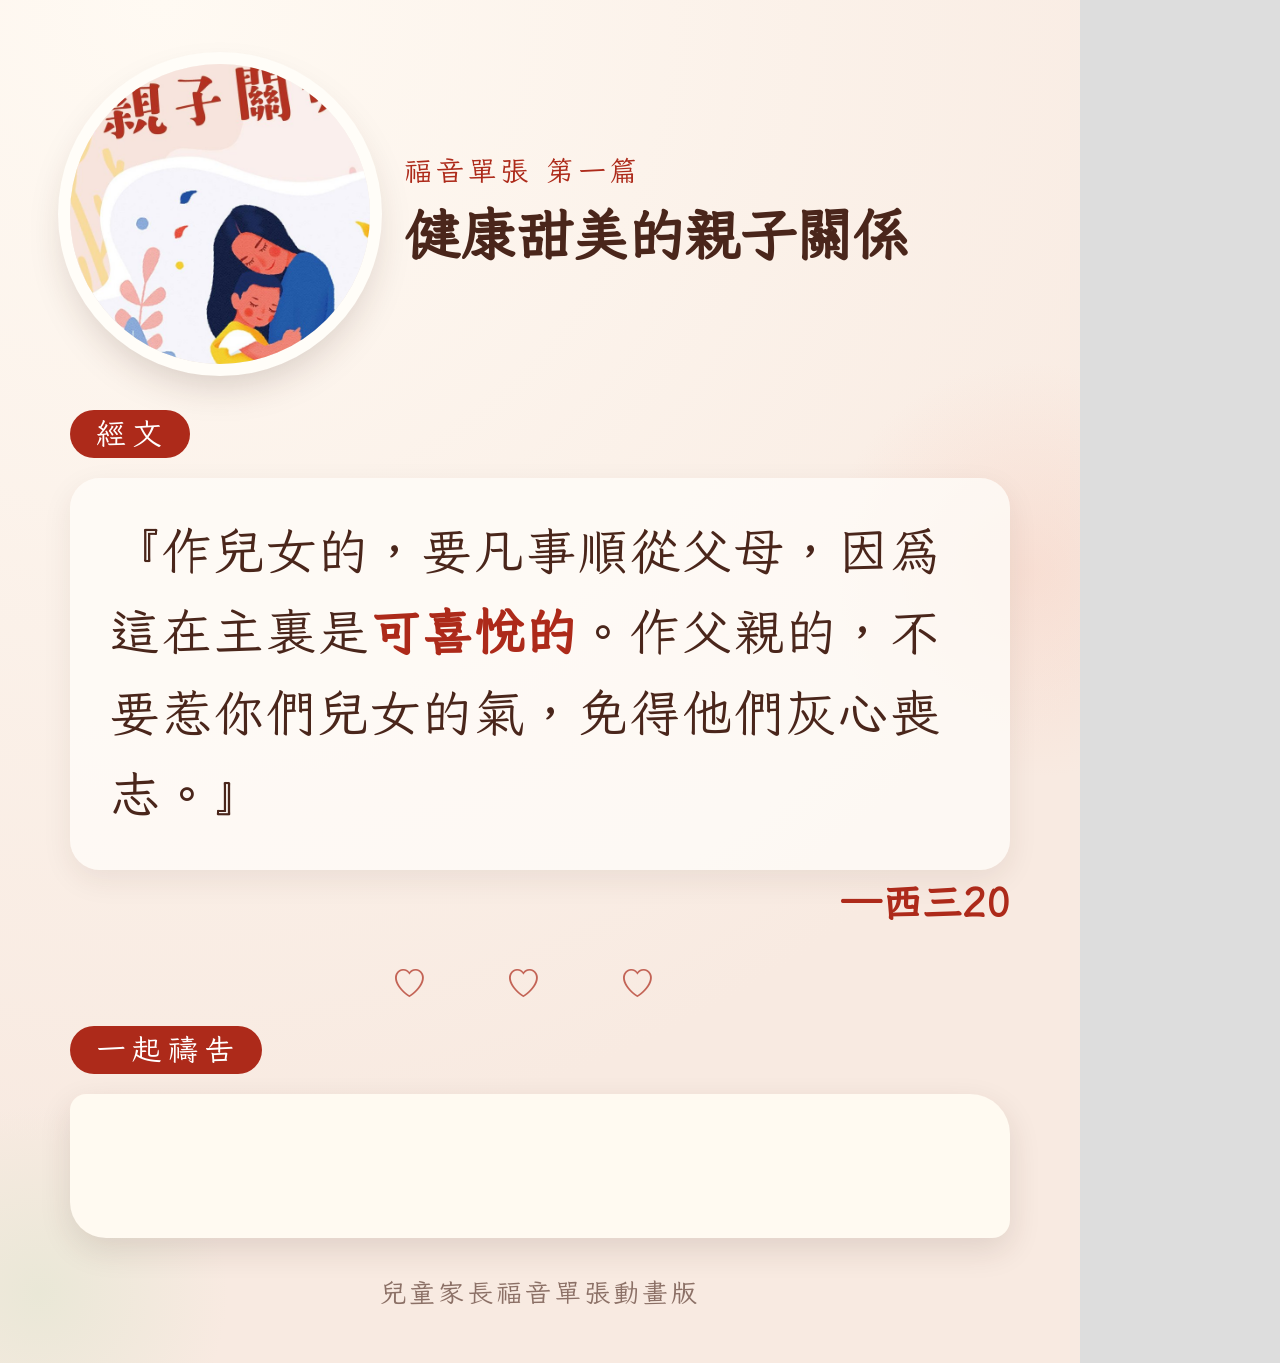
==== card.html @ 3a6cef6d "Round 2: seekable controls, handwritten prayer font, varied layouts and seamless transitions, verse+" ====
<!DOCTYPE html>
<html lang="zh-Hant">
<head>
<meta charset="UTF-8">
<meta name="robots" content="noindex">
<title>經文禱告圖文卡</title>
<style>
@font-face { font-family: 'WenKai'; src: url('fonts/wenkai.woff2') format('woff2'); }
@font-face { font-family: 'PrayerHand'; src: url('fonts/prayer.woff2') format('woff2'); }
* { box-sizing: border-box; margin: 0; padding: 0; }
body { background: #ddd; font-family: 'WenKai', serif; }
#card {
  width: 1080px; padding: 64px 70px 54px; position: relative; overflow: hidden;
  background: radial-gradient(circle at 15% 0%, #fffaf3 0%, var(--bg, #f6e7df) 70%);
  color: var(--ink, #462c22);
}
#card::before, #card::after { content: ''; position: absolute; border-radius: 50%; opacity: .35; }
#card::before { width: 420px; height: 420px; right: -160px; top: 360px; background: radial-gradient(circle, #f6c6b6 0%, rgba(246,198,182,0) 70%); }
#card::after { width: 380px; height: 380px; left: -150px; bottom: -120px; background: radial-gradient(circle, #cfe3c4 0%, rgba(207,227,196,0) 70%); }
.top { display: flex; align-items: center; gap: 34px; position: relative; z-index: 1; }
.pic { width: 300px; height: 300px; border-radius: 50%; background-size: cover; flex: 0 0 auto;
  box-shadow: 0 0 0 12px #fffdf8, 0 18px 40px rgba(58,34,22,.22); }
.tag { font-size: 28px; letter-spacing: .14em; color: var(--accent, #b83724); margin-bottom: 12px; }
.title { font-size: 56px; font-weight: 700; line-height: 1.3; }
.sec { position: relative; z-index: 1; margin-top: 46px; }
.label { display: inline-block; font-size: 30px; letter-spacing: .2em; color: #fff; background: var(--accent, #b83724);
  padding: 6px 22px 6px 26px; border-radius: 999px; margin-bottom: 20px; }
.verse { font-size: 50px; line-height: 1.62; letter-spacing: .04em; background: rgba(255,253,249,.78);
  padding: 34px 40px; border-radius: 30px; box-shadow: 0 10px 30px rgba(58,34,22,.08); }
.verse .hl { color: var(--accent, #b83724); font-weight: 700; }
.ref { text-align: right; font-size: 40px; font-weight: 700; color: var(--accent, #b83724); margin-top: 10px; }
.divider { text-align: center; font-size: 34px; color: var(--accent, #b83724); margin: 36px 0 0; letter-spacing: 1em; opacity: .7; }
.prayer { font-family: 'PrayerHand', 'WenKai', serif; -webkit-text-stroke: 1.1px currentColor; font-size: 44px; line-height: 1.72;
  letter-spacing: .06em; background: #fffaf1; padding: 34px 42px; border-radius: 16px 40px 18px 36px;
  box-shadow: 0 12px 32px rgba(58,34,22,.12); color: #4a2e22; }
.amen { text-align: right; }
.foot { position: relative; z-index: 1; margin-top: 40px; text-align: center; font-size: 26px; letter-spacing: .12em; opacity: .62; }
</style>
</head>
<body>
<div id="card">
  <div class="top">
    <div class="pic" id="pic"></div>
    <div><div class="tag" id="tag">福音單張</div><div class="title" id="title"></div></div>
  </div>
  <div class="sec"><span class="label">經文</span>
    <div class="verse" id="verse"></div><div class="ref" id="ref"></div></div>
  <div class="divider">♡ ♡ ♡</div>
  <div class="sec" style="margin-top:22px"><span class="label">一起禱告</span>
    <div class="prayer" id="prayer"></div></div>
  <div class="foot">兒童家長福音單張動畫版</div>
</div>
<script>
(function () {
  var n = parseInt((new URLSearchParams(location.search).get('t') || '1').replace(/\D+/g, ''), 10) || 1;
  window.__cardReady = fetch('data/t' + n + '.json').then(function (r) { return r.json(); }).then(function (d) {
    var p = d.palette || {};
    var c = document.getElementById('card');
    if (p.bg) c.style.setProperty('--bg', p.bg);
    if (p.ink) c.style.setProperty('--ink', p.ink);
    if (p.accent) c.style.setProperty('--accent', p.accent);
    document.getElementById('title').textContent = d.title;
    document.getElementById('tag').textContent = '福音單張 第' + '一二三四五六'.charAt(n - 1) + '篇';
    var v = d.verse || '';
    var hl = (d.verse_highlight || []).filter(Boolean);
    var html = v.replace(/[&<>]/g, function (ch) { return ({ '&': '&amp;', '<': '&lt;', '>': '&gt;' })[ch]; });
    hl.forEach(function (h) { if (h && v.indexOf(h) >= 0) html = html.split(h).join('<span class="hl">' + h + '</span>'); });
    document.getElementById('verse').innerHTML = html;
    document.getElementById('ref').textContent = '—' + (d.verse_ref || '');
    var prayer = '';
    (d.scenes || []).forEach(function (s) { if (s.type === 'prayer') prayer = s.text; });
    document.getElementById('prayer').textContent = prayer;
    var cover = (d.scenes || [])[0] || {};
    var cam = cover.cam_to || [0, 0, 2000, 1410];
    var img = (d.images && d.images.front) || ('img/t' + n + '_front.jpg');
    var sz = (d.size && d.size.front) || [2000, 1410];
    var pic = document.getElementById('pic');
    // square crop centred on the cover camera
    var side = Math.min(cam[2], cam[3]) * 0.9, cx = cam[0] + cam[2] / 2, cy = cam[1] + cam[3] * 0.45;
    var s = 300 / side;
    pic.style.backgroundImage = 'url("' + img + '")';
    pic.style.backgroundSize = (sz[0] * s) + 'px ' + (sz[1] * s) + 'px';
    pic.style.backgroundPosition = (-(cx - side / 2) * s) + 'px ' + (-(cy - side / 2) * s) + 'px';
    return Promise.all([document.fonts.load('50px WenKai'), document.fonts.load('44px PrayerHand')]).then(function () { return document.fonts.ready; });
  });
})();
</script>
</body>
</html>
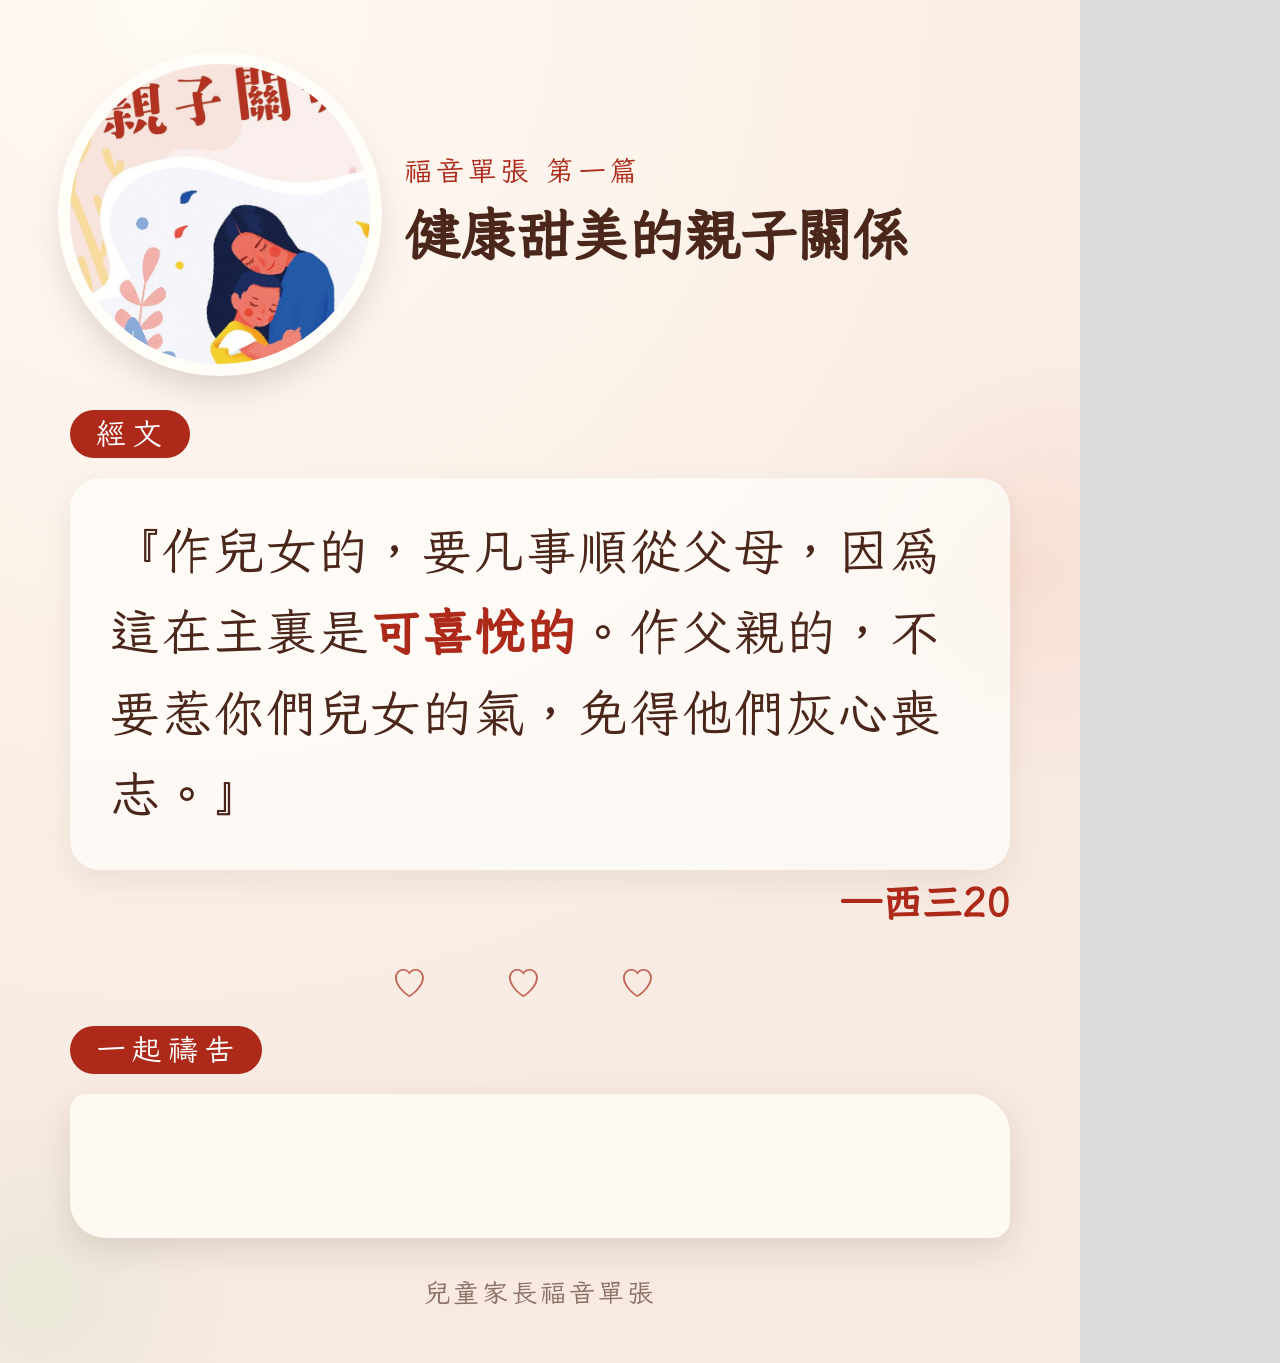
==== commit 54dd5251: "Round 3: single-hue home title, social links, per-tract CC BY music with ducking, smoother transitio" ====
--- a/card.html
+++ b/card.html
@@ -48,7 +48,7 @@
   <div class="divider">♡ ♡ ♡</div>
   <div class="sec" style="margin-top:22px"><span class="label">一起禱告</span>
     <div class="prayer" id="prayer"></div></div>
-  <div class="foot">兒童家長福音單張動畫版</div>
+  <div class="foot">兒童家長福音單張</div>
 </div>
 <script>
 (function () {
